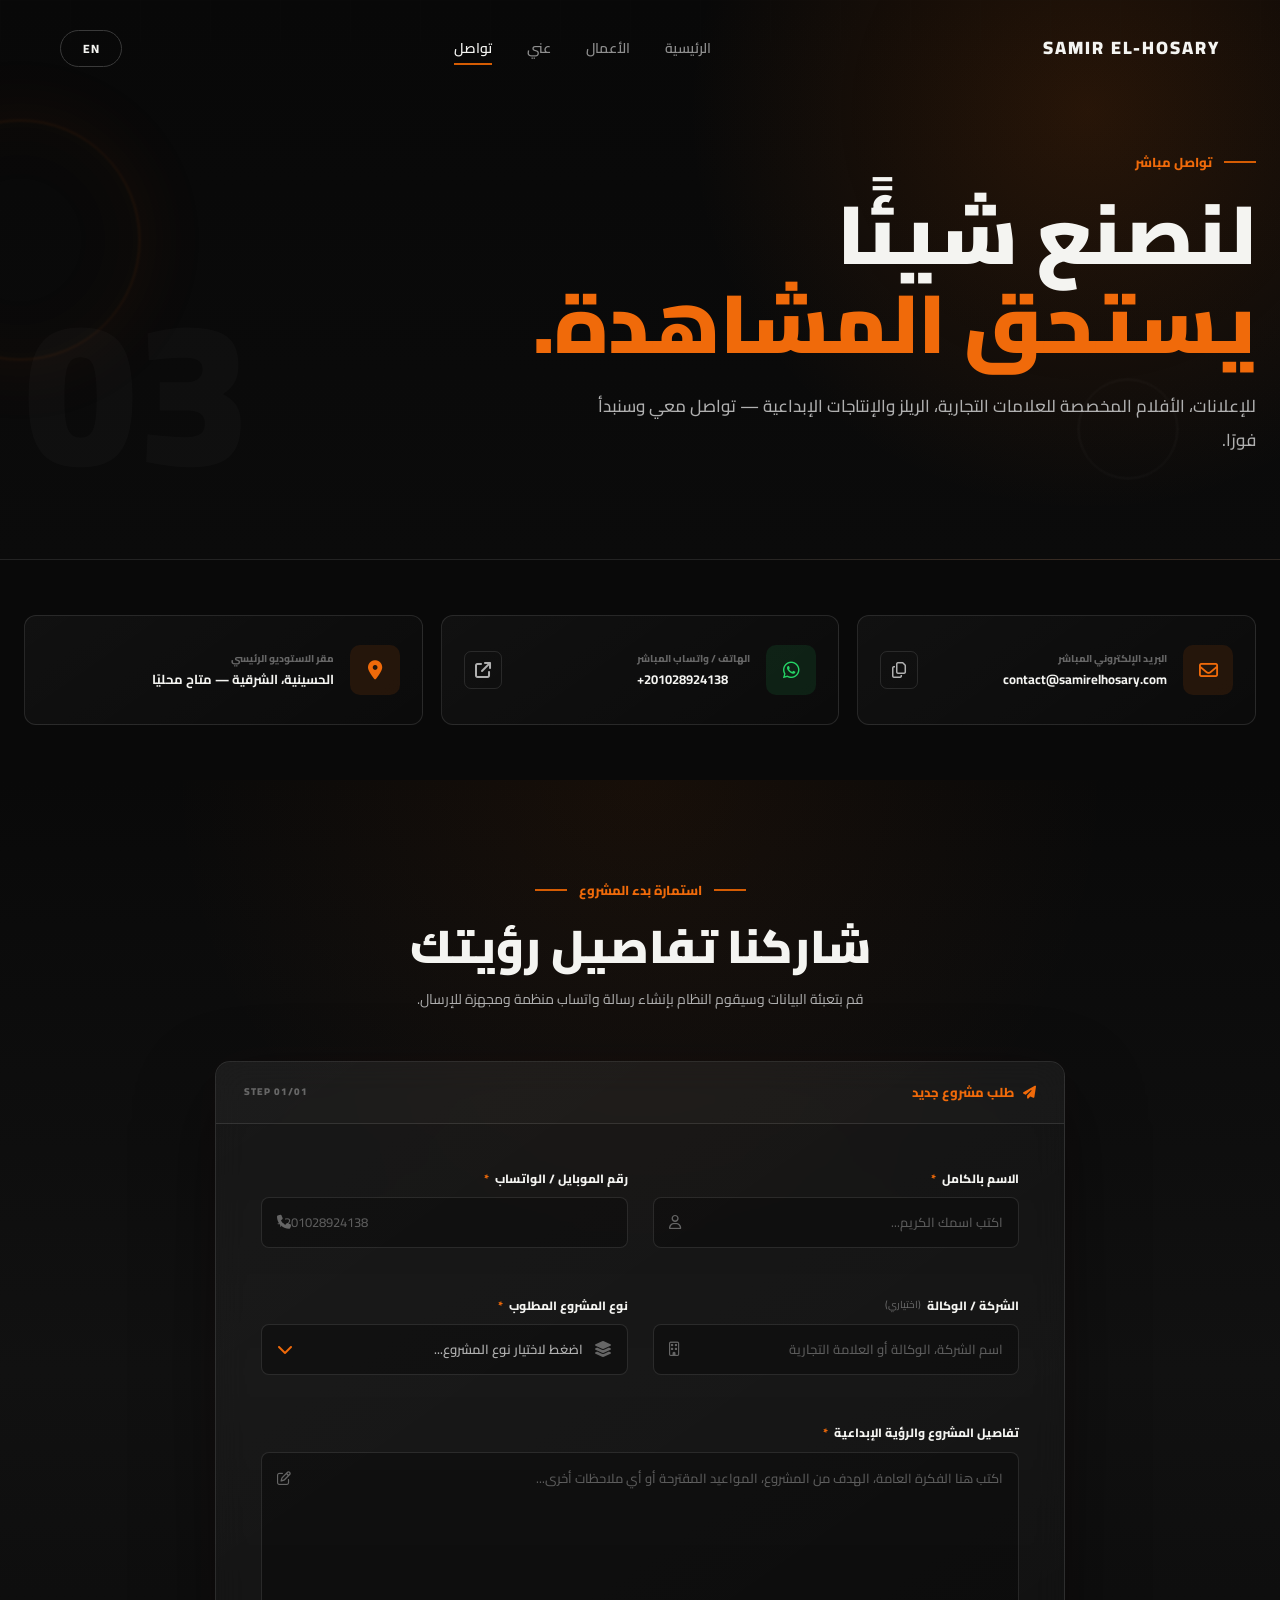
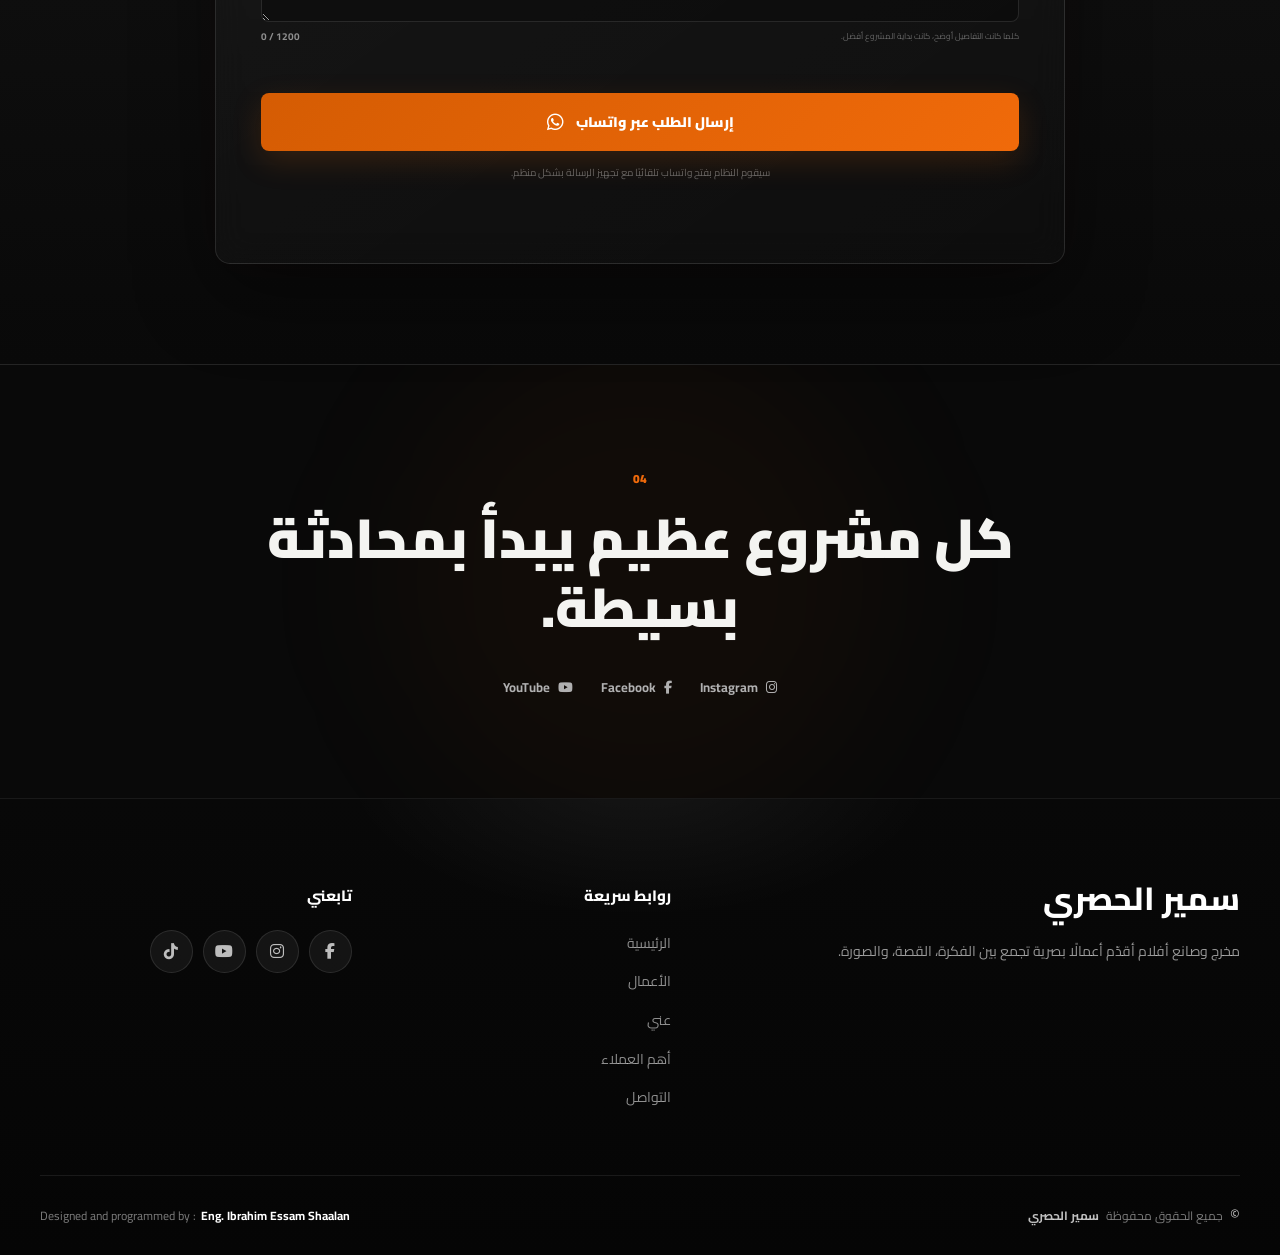
==== contact.html @ f50c3c2a "Add files via upload" ====
<!DOCTYPE html>
<html lang="ar" dir="rtl">

<head>
    <meta charset="UTF-8">
    <meta name="viewport" content="width=device-width, initial-scale=1.0, viewport-fit=cover">
    <meta name="theme-color" content="#090909">

    <!-- Applies the saved language and enables the loader before first paint -->
    <script>
        (function () {
            var html = document.documentElement, lang = "ar";
            try { if (localStorage.getItem("samir_language") === "en") lang = "en"; } catch (e) {}
            html.lang = lang;
            html.dir = lang === "ar" ? "rtl" : "ltr";
            html.classList.add("js", "is-loading");
        })();
    </script>

    <!-- SEO -->
    <title data-ar="تواصل مع سمير الحصري | SAMIR EL-HOSARY" data-en="Contact Samir El-Hosary | SAMIR EL-HOSARY">تواصل مع سمير الحصري | SAMIR EL-HOSARY</title>
    <meta name="description" content="تواصل مع المخرج سمير الحصري لإعلانات، أفلام للعلامات التجارية، ريلز وإنتاجات إبداعية." data-content-ar="تواصل مع المخرج سمير الحصري لإعلانات، أفلام للعلامات التجارية، ريلز وإنتاجات إبداعية." data-content-en="Contact director Samir El-Hosary for commercials, branded films, reels and creative productions.">
    <meta name="author" content="Samir El-Hosary">
    <meta name="robots" content="index, follow">

    <meta property="og:type" content="website">
    <meta property="og:site_name" content="SAMIR EL-HOSARY">
    <meta property="og:locale" content="ar_EG">
    <meta property="og:title" content="تواصل مع سمير الحصري | SAMIR EL-HOSARY">
    <meta property="og:description" content="تواصل مع المخرج سمير الحصري لإعلانات، أفلام للعلامات التجارية، ريلز وإنتاجات إبداعية.">

    <!-- Favicon -->
    <link rel="icon" type="image/svg+xml" href="images/favicon.svg">

    <!-- Fonts & icons (Cairo is the only text font) -->
    <link rel="preconnect" href="https://fonts.googleapis.com">
    <link rel="preconnect" href="https://fonts.gstatic.com" crossorigin>
    <link rel="stylesheet" href="https://fonts.googleapis.com/css2?family=Cairo:wght@400..900&display=swap">
    <link rel="stylesheet" href="https://cdnjs.cloudflare.com/ajax/libs/font-awesome/6.5.2/css/all.min.css">

    <!-- Stylesheets -->
    <link rel="stylesheet" href="css/base.css">
    <link rel="stylesheet" href="css/contact.css">
</head>

<body>

    <!-- =========================================
         ACCESSIBILITY: skip link
    ========================================= -->
    <a href="#main" class="skip-link" data-ar="الانتقال إلى المحتوى" data-en="Skip to content">الانتقال إلى المحتوى</a>


    <!-- =========================================
         PAGE LOADER
         Shown on first load, page navigation and language switch
    ========================================= -->
    <div class="page-loader" id="page-loader" aria-hidden="true">
        <div class="loader-content">
            <div class="loader-brand">SAMIR EL-HOSARY</div>
            <div class="loader-line"><span></span></div>
            <div class="loader-text" data-ar="جاري التحميل..." data-en="LOADING...">جاري التحميل...</div>
            <div class="loader-percent" id="loader-percent">0%</div>
        </div>
    </div>


    <!-- =========================================
         CUSTOM CURSOR (desktop only)
    ========================================= -->
    <div class="custom-cursor" aria-hidden="true"></div>
    <div class="custom-cursor-follower" aria-hidden="true"></div>


    <!-- =========================================
         HEADER & NAVIGATION
         Desktop navigation + mobile drawer menu
    ========================================= -->
    <header class="main-header enter" id="main-header">

        <a href="index.html" class="logo" data-aria-label-ar="سمير الحصري - الصفحة الرئيسية" data-aria-label-en="Samir El-Hosary - Home">SAMIR EL-HOSARY</a>

        <nav class="main-nav" id="main-nav" data-aria-label-ar="التنقل الرئيسي" data-aria-label-en="Main navigation" aria-label="التنقل الرئيسي">
            <a href="index.html" class="nav-link"
               data-ar="الرئيسية" data-en="Home">الرئيسية</a>
            <a href="work.html" class="nav-link"
               data-ar="الأعمال" data-en="Work">الأعمال</a>
            <a href="about.html" class="nav-link"
               data-ar="عني" data-en="About">عني</a>
            <a href="contact.html" class="nav-link active" aria-current="page"
               data-ar="تواصل" data-en="Contact">تواصل</a>
        </nav>

        <div class="header-actions">

            <button type="button" class="lang-switch" id="lang-switch" aria-label="Switch to English">EN</button>

            <button type="button" class="menu-toggle" id="menu-toggle"
                    aria-label="فتح القائمة" aria-expanded="false" aria-controls="main-nav">
                <span></span>
                <span></span>
                <span></span>
            </button>

        </div>

    </header>

    <div class="mobile-menu-backdrop" id="mobile-menu-backdrop" aria-hidden="true"></div>

    <main id="main">

        <!-- =========================================
             CONTACT HERO
             Page heading
        ========================================= -->
        <section class="contact-hero">

            <div class="hero-orb hero-orb-one" aria-hidden="true"></div>
            <div class="hero-orb hero-orb-two" aria-hidden="true"></div>

            <div class="container contact-hero-inner">

                <div class="contact-heading">

                    <div class="section-kicker enter" style="--i:1">
                        <span class="kicker-line" aria-hidden="true"></span>
                        <span data-ar="تواصل مباشر" data-en="GET IN TOUCH">تواصل مباشر</span>
                    </div>

                    <h1 class="enter" style="--i:2">
                        <span data-ar="لنصنع شيئًا" data-en="LET&#x27;S CREATE SOMETHING">لنصنع شيئًا</span>
                        <em data-ar="يستحق المشاهدة." data-en="WORTH WATCHING.">يستحق المشاهدة.</em>
                    </h1>

                    <p class="enter" style="--i:3"
                       data-ar="للإعلانات، الأفلام المخصصة للعلامات التجارية، الريلز والإنتاجات الإبداعية — تواصل معي وسنبدأ فورًا." data-en="For commercials, branded films, reels and creative productions, get in touch and let&#x27;s start.">للإعلانات، الأفلام المخصصة للعلامات التجارية، الريلز والإنتاجات الإبداعية — تواصل معي وسنبدأ فورًا.</p>

                </div>

                <div class="contact-number" aria-hidden="true">03</div>

            </div>
        </section>


        <!-- =========================================
             DIRECT CONTACT CARDS
             Email, WhatsApp and studio location
        ========================================= -->
        <section class="direct-info-section">
            <div class="container">
                <div class="info-cards-grid">

                    <article class="info-card reveal">
                        <div class="card-icon" aria-hidden="true"><i class="fa-regular fa-envelope"></i></div>
                        <div class="card-details">
                            <small data-ar="البريد الإلكتروني المباشر" data-en="DIRECT EMAIL">البريد الإلكتروني المباشر</small>
                            <strong dir="ltr">contact@samirelhosary.com</strong>
                        </div>
                        <button type="button" class="copy-btn" data-copy="contact@samirelhosary.com"
                                data-aria-label-ar="نسخ البريد الإلكتروني" data-aria-label-en="Copy email address" aria-label="نسخ البريد الإلكتروني"
                                data-title-ar="نسخ البريد" data-title-en="Copy email" title="نسخ البريد">
                            <i class="fa-regular fa-copy" aria-hidden="true"></i>
                        </button>
                    </article>

                    <article class="info-card reveal" style="--i:1">
                        <div class="card-icon whatsapp-icon" aria-hidden="true"><i class="fa-brands fa-whatsapp"></i></div>
                        <div class="card-details">
                            <small data-ar="الهاتف / واتساب المباشر" data-en="DIRECT PHONE / WHATSAPP">الهاتف / واتساب المباشر</small>
                            <strong dir="ltr">+201028924138</strong>
                        </div>
                        <a href="https://wa.me/201028924138" target="_blank" rel="noopener noreferrer" class="card-action-btn"
                           data-aria-label-ar="فتح واتساب" data-aria-label-en="Open WhatsApp" aria-label="فتح واتساب"
                           data-title-ar="فتح واتساب" data-title-en="Open WhatsApp" title="فتح واتساب">
                            <i class="fa-solid fa-arrow-up-right-from-square" aria-hidden="true"></i>
                        </a>
                    </article>

                    <article class="info-card reveal" style="--i:2">
                        <div class="card-icon" aria-hidden="true"><i class="fa-solid fa-location-dot"></i></div>
                        <div class="card-details">
                            <small data-ar="مقر الاستوديو الرئيسي" data-en="STUDIO BASE">مقر الاستوديو الرئيسي</small>
                        <strong data-ar="الحسينية، الشرقية — متاح محليًا" data-en="El Husseiniya, Sharqia — Available Locally">الحسينية، الشرقية — متاح محليًا</strong>
                        </div>
                    </article>

                </div>
            </div>
        </section>


        <!-- =========================================
             PROJECT INQUIRY FORM
             Validates the fields and opens a ready WhatsApp message
        ========================================= -->
        <section class="contact-form-section" id="inquiry">
            <div class="container">

                <div class="section-header text-center reveal">
                    <div class="section-kicker justify-center">
                        <span class="kicker-line" aria-hidden="true"></span>
                        <span data-ar="استمارة بدء المشروع" data-en="PROJECT INQUIRY FORM">استمارة بدء المشروع</span>
                        <span class="kicker-line" aria-hidden="true"></span>
                    </div>
                    <h2 class="form-section-title" data-ar="شاركنا تفاصيل رؤيتك" data-en="SHARE YOUR VISION">شاركنا تفاصيل رؤيتك</h2>
                    <p class="form-section-desc" data-ar="قم بتعبئة البيانات وسيقوم النظام بإنشاء رسالة واتساب منظمة ومجهزة للإرسال." data-en="Fill out the details below and the system will generate a structured WhatsApp message ready to send.">قم بتعبئة البيانات وسيقوم النظام بإنشاء رسالة واتساب منظمة ومجهزة للإرسال.</p>
                </div>

                <div class="form-wrapper reveal">

                    <div class="form-header-bar">
                        <div class="bar-title">
                            <i class="fa-solid fa-paper-plane" aria-hidden="true"></i>
                            <span data-ar="طلب مشروع جديد" data-en="NEW PROJECT REQUEST">طلب مشروع جديد</span>
                        </div>
                        <div class="bar-step" aria-hidden="true">STEP 01/01</div>
                    </div>

                    <form id="contact-form" class="modern-form" data-whatsapp="201028924138" novalidate>

                        <div class="form-grid">

                            <div class="field-group">
                                <label for="full-name"><span data-ar="الاسم بالكامل" data-en="FULL NAME">الاسم بالكامل</span><span class="required-star" aria-hidden="true">*</span></label>
                                <div class="input-inner">
                                    <i class="field-icon fa-regular fa-user" aria-hidden="true"></i>
                                    <input id="full-name" name="full-name" type="text" autocomplete="name" minlength="2" required aria-describedby="full-name-error"
                                        data-placeholder-ar="اكتب اسمك الكريم..." data-placeholder-en="Enter your full name..." placeholder="اكتب اسمك الكريم...">
                                </div>
                                <small class="field-error" id="full-name-error" data-error-for="full-name" role="alert"></small>
                            </div>


                            <div class="field-group">
                                <label for="phone"><span data-ar="رقم الموبايل / الواتساب" data-en="MOBILE / WHATSAPP">رقم الموبايل / الواتساب</span><span class="required-star" aria-hidden="true">*</span></label>
                                <div class="input-inner">
                                    <i class="field-icon fa-solid fa-phone" aria-hidden="true"></i>
                                    <input id="phone" name="phone" type="tel" autocomplete="tel" inputmode="tel" dir="auto" required aria-describedby="phone-error"
                                        data-placeholder-ar="+201028924138" data-placeholder-en="+201028924138" placeholder="+201028924138">
                                </div>
                                <small class="field-error" id="phone-error" data-error-for="phone" role="alert"></small>
                            </div>


                            <div class="field-group">
                                <label for="company"><span data-ar="الشركة / الوكالة" data-en="COMPANY / AGENCY">الشركة / الوكالة</span><span class="optional-tag" data-ar="(اختياري)" data-en="(Optional)">(اختياري)</span></label>
                                <div class="input-inner">
                                    <i class="field-icon fa-regular fa-building" aria-hidden="true"></i>
                                    <input id="company" name="company" type="text" autocomplete="organization"
                                        data-placeholder-ar="اسم الشركة، الوكالة أو العلامة التجارية" data-placeholder-en="Company or agency name" placeholder="اسم الشركة، الوكالة أو العلامة التجارية">
                                </div>
                            </div>

                            <!-- Project type (accessible custom select) -->
                            <div class="field-group">
                                <label id="project-type-label" for="dropdown-trigger"><span data-ar="نوع المشروع المطلوب" data-en="PROJECT TYPE">نوع المشروع المطلوب</span><span class="required-star" aria-hidden="true">*</span></label>

                                <div class="custom-dropdown" id="custom-dropdown">
                                    <input type="hidden" id="project-type-input" name="projectType">

                                    <button type="button" class="dropdown-trigger" id="dropdown-trigger"
                                            aria-haspopup="listbox" aria-expanded="false" aria-controls="dropdown-menu"
                                            aria-describedby="project-type-error">
                                        <span class="trigger-icon" aria-hidden="true"><i class="fa-solid fa-layer-group"></i></span>
                                        <span class="trigger-text" id="trigger-text" data-ar="اضغط لاختيار نوع المشروع..." data-en="Click to select project type...">اضغط لاختيار نوع المشروع...</span>
                                        <span class="trigger-arrow" aria-hidden="true"><i class="fa-solid fa-chevron-down"></i></span>
                                    </button>

                                    <ul class="dropdown-menu" id="dropdown-menu" role="listbox" aria-labelledby="project-type-label">
                                    <li class="dropdown-item" role="option" tabindex="-1" aria-selected="false"
                                        data-value="commercial" data-label-ar="فيلم إعلاني تجاري" data-label-en="Commercial Film">
                                        <i class="fa-solid fa-film" aria-hidden="true"></i>
                                        <span data-ar="فيلم إعلاني تجاري" data-en="Commercial Film">فيلم إعلاني تجاري</span>
                                    </li>
                                    <li class="dropdown-item" role="option" tabindex="-1" aria-selected="false"
                                        data-value="branded" data-label-ar="محتوى للعلامة التجارية / ميني دوك" data-label-en="Branded Content / Mini-Doc">
                                        <i class="fa-solid fa-photo-film" aria-hidden="true"></i>
                                        <span data-ar="محتوى للعلامة التجارية / ميني دوك" data-en="Branded Content / Mini-Doc">محتوى للعلامة التجارية / ميني دوك</span>
                                    </li>
                                    <li class="dropdown-item" role="option" tabindex="-1" aria-selected="false"
                                        data-value="reels" data-label-ar="حملة ريلز حركية عالية التفاعل" data-label-en="Kinetic Reels Campaign">
                                        <i class="fa-solid fa-bolt" aria-hidden="true"></i>
                                        <span data-ar="حملة ريلز حركية عالية التفاعل" data-en="Kinetic Reels Campaign">حملة ريلز حركية عالية التفاعل</span>
                                    </li>
                                    <li class="dropdown-item" role="option" tabindex="-1" aria-selected="false"
                                        data-value="music" data-label-ar="فيديو موسيقي / ميوزيك فيديو" data-label-en="Music Video">
                                        <i class="fa-solid fa-music" aria-hidden="true"></i>
                                        <span data-ar="فيديو موسيقي / ميوزيك فيديو" data-en="Music Video">فيديو موسيقي / ميوزيك فيديو</span>
                                    </li>
                                    <li class="dropdown-item" role="option" tabindex="-1" aria-selected="false"
                                        data-value="other" data-label-ar="تعاون إبداعي آخر" data-label-en="Other Creative Collaboration">
                                        <i class="fa-solid fa-wand-magic-sparkles" aria-hidden="true"></i>
                                        <span data-ar="تعاون إبداعي آخر" data-en="Other Creative Collaboration">تعاون إبداعي آخر</span>
                                    </li>
                                    </ul>
                                </div>

                                <small class="field-error" id="project-type-error" data-error-for="project-type" role="alert"></small>
                            </div>

                            <!-- Details -->
                            <div class="field-group full-width">
                                <label for="details"><span data-ar="تفاصيل المشروع والرؤية الإبداعية" data-en="PROJECT DETAILS &amp; VISION">تفاصيل المشروع والرؤية الإبداعية</span><span class="required-star" aria-hidden="true">*</span></label>
                                <div class="input-inner textarea-inner">
                                    <i class="field-icon fa-regular fa-pen-to-square" aria-hidden="true"></i>
                                    <textarea id="details" name="details" rows="6" required minlength="10" aria-describedby="details-error"
                                        data-placeholder-ar="اكتب هنا الفكرة العامة، الهدف من المشروع، المواعيد المقترحة أو أي ملاحظات أخرى..." data-placeholder-en="Describe your idea, goal, timeline or specific requirements..."
                                        placeholder="اكتب هنا الفكرة العامة، الهدف من المشروع، المواعيد المقترحة أو أي ملاحظات أخرى..."></textarea>
                                </div>
                                <div class="textarea-meta">
                                    <small data-ar="كلما كانت التفاصيل أوضح، كانت بداية المشروع أفضل." data-en="The clearer the details, the better the starting point.">كلما كانت التفاصيل أوضح، كانت بداية المشروع أفضل.</small>
                                    <span id="character-count" dir="ltr">0 / 1200</span>
                                </div>
                                <small class="field-error" id="details-error" data-error-for="details" role="alert"></small>
                            </div>

                        </div>

                        <div class="form-actions">
                            <button type="submit" class="submit-button" id="submit-button">
                                <span class="btn-text" data-ar="إرسال الطلب عبر واتساب" data-en="SEND INQUIRY VIA WHATSAPP">إرسال الطلب عبر واتساب</span>
                                <span class="btn-icon" aria-hidden="true"><i class="fa-brands fa-whatsapp"></i></span>
                            </button>
                            <p class="form-disclaimer" data-ar="سيقوم النظام بفتح واتساب تلقائيًا مع تجهيز الرسالة بشكل منظم." data-en="WhatsApp will open automatically with your message already structured.">سيقوم النظام بفتح واتساب تلقائيًا مع تجهيز الرسالة بشكل منظم.</p>
                        </div>

                        <div class="form-status" id="form-status" role="status" aria-live="polite"></div>

                    </form>

                </div>

            </div>
        </section>


        <!-- =========================================
             FINAL CTA
             Closing line and social links
        ========================================= -->
        <section class="final-cta">
            <div class="container final-cta-inner reveal">
                <span class="final-index" aria-hidden="true">04</span>
                <h2 data-ar="كل مشروع عظيم يبدأ بمحادثة بسيطة." data-en="Every great project starts with a conversation.">كل مشروع عظيم يبدأ بمحادثة بسيطة.</h2>
                <div class="social-links-bar">
                    <a href="https://www.instagram.com/samir.films10/?hl=ar" target="_blank" rel="noopener noreferrer">
                        <i class="fa-brands fa-instagram" aria-hidden="true"></i>
                        Instagram
                    </a>
                    <a href="https://www.facebook.com/share/18dDtKvpVj/?mibextid=wwXIfr" target="_blank" rel="noopener noreferrer">
                        <i class="fa-brands fa-facebook-f" aria-hidden="true"></i>
                        Facebook
                    </a>
                    <a href="https://www.youtube.com/channel/UCHRnPz-XDiSna4kp3eigyGw" target="_blank" rel="noopener noreferrer">
                        <i class="fa-brands fa-youtube" aria-hidden="true"></i>
                        YouTube
                    </a>
                </div>
            </div>
        </section>

    </main>


    <!-- =========================================
         FOOTER
         Brand, quick links, social links and copyright
    ========================================= -->
    <footer class="site-footer">

        <div class="footer-container">

            <div class="footer-main">

                <!-- Brand -->
                <div class="footer-brand">
                    <a href="index.html" class="footer-logo" data-aria-label-ar="سمير الحصري - الصفحة الرئيسية" data-aria-label-en="Samir El-Hosary - Home">
                        <span class="footer-name" data-ar="سمير الحصري" data-en="SAMIR EL-HOSARY">سمير الحصري</span>
                    </a>

                    <p class="footer-description"
                       data-ar="مخرج وصانع أفلام أقدّم أعمالًا بصرية تجمع بين الفكرة، القصة، والصورة." data-en="Director and filmmaker creating visual work that brings together ideas, stories, and cinematic vision.">مخرج وصانع أفلام أقدّم أعمالًا بصرية تجمع بين الفكرة، القصة، والصورة.</p>
                </div>

                <!-- Quick links -->
                <nav class="footer-navigation" data-aria-label-ar="روابط التذييل" data-aria-label-en="Footer navigation" aria-label="روابط التذييل">
                    <h3 data-ar="روابط سريعة" data-en="Quick Links">روابط سريعة</h3>
                    <ul>
                    <li><a href="index.html" data-ar="الرئيسية" data-en="Home">الرئيسية</a></li>
                    <li><a href="work.html" data-ar="الأعمال" data-en="Work">الأعمال</a></li>
                    <li><a href="about.html" data-ar="عني" data-en="About Me">عني</a></li>
                    <li><a href="index.html#partners" data-ar="أهم العملاء" data-en="Clients">أهم العملاء</a></li>
                    <li><a href="contact.html" data-ar="التواصل" data-en="Contact">التواصل</a></li>
                    </ul>
                </nav>

                  <!-- Social -->
                <div class="footer-social">
                    <h3 data-ar="تابعني" data-en="Follow Me">تابعني</h3>
                    <div class="footer-social-links">
                    <a href="https://www.facebook.com/share/18dDtKvpVj/?mibextid=wwXIfr" class="footer-social-link" aria-label="Facebook"
                       target="_blank" rel="noopener noreferrer"><i class="fa-brands fa-facebook-f" aria-hidden="true"></i></a>
                    <a href="https://www.instagram.com/samir.films10/?hl=ar" class="footer-social-link" aria-label="Instagram"
                       target="_blank" rel="noopener noreferrer"><i class="fa-brands fa-instagram" aria-hidden="true"></i></a>
                    <a href="https://www.youtube.com/channel/UCHRnPz-XDiSna4kp3eigyGw" class="footer-social-link" aria-label="YouTube"
                       target="_blank" rel="noopener noreferrer"><i class="fa-brands fa-youtube" aria-hidden="true"></i></a>
                    <a href="https://www.tiktok.com/@samir.films10?_r=1&_t=ZS-9AIWwJCJ9NN" class="footer-social-link" aria-label="TikTok"
                       target="_blank" rel="noopener noreferrer"><i class="fa-brands fa-tiktok" aria-hidden="true"></i></a>
                    </div>
                </div>

            </div>

            <div class="footer-bottom">

                <div class="footer-copyright">
                    <span class="copyright-symbol">©</span>
                    <span data-ar="جميع الحقوق محفوظة" data-en="All Rights Reserved">جميع الحقوق محفوظة</span>
                    <span class="copyright-name" data-ar="سمير الحصري" data-en="SAMIR EL-HOSARY">سمير الحصري</span>
                </div>

                <div class="footer-developer">
                    <span>Designed and programmed by :</span>
                    <a href="https://www.facebook.com/hema.essam.20" target="_blank" rel="noopener noreferrer" class="developer-link">Eng. Ibrahim Essam Shaalan</a>
                </div>

            </div>

        </div>

    </footer>


    <!-- Toast notification (copy confirmation) -->
    <div id="toast" class="toast-notification" role="status" aria-live="polite"></div>


    <script defer src="js/core.js"></script>
    <script defer src="js/contact.js"></script>

</body>
</html>
---- css/base.css ----
/* =========================================================
   DESIGN TOKENS
========================================================= */

:root {
    --black: #090909;
    --dark: #101010;
    --dark-2: #161616;
    --dark-3: #1f1f1f;

    --white: #F4F4F1;
    --light: #E9E9E5;

    --gray: #8F8F8F;
    --gray-light: #b0b0b0;
    --gray-dark: #3a3a3a;

    --orange: #D55C03;
    --orange-light: #F06A0A;
    --orange-glow: rgba(213, 92, 3, .2);

    --line: rgba(255, 255, 255, .11);

    /* Single typeface for the whole website (Arabic + Latin) */
    --font: "Cairo", sans-serif;

    --ease: cubic-bezier(.16, 1, .3, 1);

    /* +1 in LTR, -1 in RTL. Used to mirror horizontal motion. */
    --dir-sign: 1;
}

html[dir="rtl"] {
    --dir-sign: -1;
}

/* =========================================================
   RESET & GLOBAL TYPOGRAPHY
   Cairo is inherited by every element, including form controls.
========================================================= */

*,
*::before,
*::after {
    margin: 0;
    padding: 0;
    box-sizing: border-box;
}

html {
    background: var(--black);
    color: var(--white);
    font-family: var(--font);
    scroll-behavior: smooth;
    scroll-padding-top: 90px;
    -webkit-text-size-adjust: 100%;
}

body {
    min-height: 100vh;
    background: var(--black);
    color: var(--white);
    line-height: 1.6;
    overflow-x: hidden;
    -webkit-font-smoothing: antialiased;
    text-rendering: optimizeLegibility;
}

body.menu-open {
    overflow: hidden;
}

a {
    color: inherit;
    text-decoration: none;
}

button,
input,
select,
textarea {
    font: inherit;
    color: inherit;
}

button {
    border: 0;
    background: none;
    cursor: pointer;
}

img {
    display: block;
    max-width: 100%;
}

ul {
    list-style: none;
}

::selection {
    background: var(--orange);
    color: #fff;
}

button,
a {
    -webkit-tap-highlight-color: transparent;
}

/*
   Arabic is a connected script: letter-spacing breaks the joins.
   Any translatable text is therefore un-spaced while Arabic is active.
*/
html[lang="ar"] [data-ar] {
    letter-spacing: normal;
}

/* =========================================================
   ACCESSIBILITY HELPERS
========================================================= */

:focus-visible {
    outline: 2px solid var(--orange-light);
    outline-offset: 3px;
}

.visually-hidden {
    position: absolute;
    width: 1px;
    height: 1px;
    margin: -1px;
    overflow: hidden;
    clip-path: inset(50%);
    white-space: nowrap;
}

.skip-link {
    position: fixed;
    top: 12px;
    inset-inline-start: 12px;
    z-index: 100001;
    padding: 10px 18px;
    border-radius: 4px;
    background: var(--orange);
    color: #fff;
    font-weight: 800;
    transform: translateY(-200%);
    transition: transform .25s var(--ease);
}

.skip-link:focus {
    transform: translateY(0);
}

/* =========================================================
   PAGE LOADER
   Controlled by classes on <html>:
   - .is-loading  -> loader visible
   The progress bar is driven by --p (0 to 1) set from JavaScript.
========================================================= */

.page-loader {
    position: fixed;
    inset: 0;
    z-index: 99999;
    display: flex;
    align-items: center;
    justify-content: center;
    overflow: hidden;
    background: var(--black);
    opacity: 0;
    visibility: hidden;
    pointer-events: none;
    transition: opacity .35s ease, visibility 0s linear .35s;
}

html.is-loading .page-loader {
    opacity: 1;
    visibility: visible;
    pointer-events: auto;
    transition: opacity .18s ease, visibility 0s;
}

.page-loader::before {
    content: "";
    position: absolute;
    width: 500px;
    height: 500px;
    border-radius: 50%;
    background: var(--orange);
    opacity: .06;
    filter: blur(100px);
}

.loader-content {
    position: relative;
    z-index: 2;
    width: min(400px, 80%);
    text-align: center;
}

.loader-brand {
    margin-bottom: 25px;
    color: var(--white);
    font-size: 13px;
    font-weight: 800;
    letter-spacing: 4px;
}

.loader-line {
    position: relative;
    width: 100%;
    height: 2px;
    overflow: hidden;
    background: var(--dark-3);
}

.loader-line span {
    display: block;
    width: 100%;
    height: 100%;
    background: var(--orange);
    transform: scaleX(var(--p, 0));
    transform-origin: left center;
}

html[dir="rtl"] .loader-line span {
    transform-origin: right center;
}

.loader-text {
    margin-top: 18px;
    color: var(--gray);
    font-size: 13px;
    font-weight: 600;
    letter-spacing: 2px;
}

.loader-percent {
    margin-top: 7px;
    color: var(--orange);
    font-size: 11px;
    letter-spacing: 2px;
    direction: ltr;
}

/* =========================================================
   MOTION SYSTEM
   .enter  -> plays once when the page becomes ready (above the fold)
   .reveal -> plays once when scrolled into view
   Elements are hidden only when JavaScript is running (html.js),
   so the content is never lost if scripts fail.
========================================================= */

@keyframes enterUp {
    from {
        opacity: 0;
        translate: 0 26px;
    }
}

html.js:not(.is-ready) .enter,
html.js .reveal:not(.is-visible) {
    opacity: 0;
}

html.js.is-ready .enter {
    animation: enterUp .8s var(--ease) backwards;
    animation-delay: calc(var(--i, 0) * 70ms);
}

html.js .reveal.is-visible {
    animation: enterUp .85s var(--ease) backwards;
    animation-delay: calc(var(--i, 0) * 80ms);
}

/* =========================================================
   CUSTOM CURSOR
   Fine pointers only. Positioned from JavaScript.
========================================================= */

.custom-cursor,
.custom-cursor-follower {
    position: fixed;
    top: 0;
    left: 0;
    z-index: 99998;
    border-radius: 50%;
    pointer-events: none;
    opacity: 0;
    will-change: transform;
    transition: opacity .3s ease;
}

.custom-cursor {
    width: 7px;
    height: 7px;
    background: var(--orange);
}

.custom-cursor-follower {
    z-index: 99997;
    width: 42px;
    height: 42px;
    border: 1px solid rgba(213, 92, 3, .7);
    transition:
        opacity .3s ease,
        width .35s var(--ease),
        height .35s var(--ease),
        background .35s var(--ease),
        border-color .35s var(--ease);
}

.custom-cursor.is-active,
.custom-cursor-follower.is-active {
    opacity: 1;
}

.custom-cursor-follower.hovered {
    width: 70px;
    height: 70px;
    background: rgba(213, 92, 3, .10);
    border-color: var(--orange);
}

@media (hover: none), (max-width: 1024px) {

    .custom-cursor,
    .custom-cursor-follower {
        display: none;
    }
}

/* =========================================================
   HEADER
   Fixed top bar shared by all pages.
========================================================= */

.main-header {
    position: fixed;
    top: 0;
    inset-inline: 0;
    z-index: 1000;
    display: flex;
    align-items: center;
    justify-content: space-between;
    gap: 20px;
    padding: 30px 60px;
    border-bottom: 1px solid transparent;
    transition:
        padding .5s var(--ease),
        background .5s var(--ease),
        border-color .5s var(--ease);
}

.main-header.scrolled {
    padding-block: 16px;
    border-bottom-color: rgba(255, 255, 255, .06);
}

/*
   The glass effect lives on a pseudo-element, NOT on the header itself.
   A backdrop-filter on the header would turn it into the containing block
   of the fixed mobile drawer and shrink the drawer to the header's height.
*/
.main-header::before {
    content: "";
    position: absolute;
    inset: 0;
    z-index: -1;
    background: rgba(9, 9, 9, .82);
    backdrop-filter: blur(18px);
    -webkit-backdrop-filter: blur(18px);
    opacity: 0;
    pointer-events: none;
    transition: opacity .5s var(--ease);
}

.main-header.scrolled::before {
    opacity: 1;
}

.logo {
    color: var(--white);
    font-size: 18px;
    font-weight: 900;
    letter-spacing: 2px;
    white-space: nowrap;
    transition: color .3s ease;
}

.logo:hover {
    color: var(--orange);
}

/* =========================================================
   NAVIGATION (desktop)
========================================================= */

.main-nav {
    display: flex;
    align-items: center;
    gap: 35px;
}

.nav-link {
    position: relative;
    padding: 5px 0;
    color: var(--gray);
    font-size: 14px;
    font-weight: 600;
    transition: color .3s ease;
}

.nav-link::after {
    content: "";
    position: absolute;
    bottom: 0;
    inset-inline-start: 0;
    width: 0;
    height: 2px;
    background: var(--orange);
    transition: width .4s var(--ease);
}

.nav-link:hover,
.nav-link.active {
    color: var(--white);
}

.nav-link:hover::after,
.nav-link.active::after {
    width: 100%;
}

/* =========================================================
   HEADER ACTIONS: language switch + mobile menu button
========================================================= */

.header-actions {
    display: flex;
    align-items: center;
    gap: 12px;
}

.lang-switch {
    min-width: 62px;
    padding: 8px 16px;
    border: 1px solid var(--gray-dark);
    border-radius: 30px;
    color: var(--white);
    font-size: 12px;
    font-weight: 800;
    letter-spacing: 1px;
    transition:
        background .3s ease,
        border-color .3s ease,
        color .3s ease,
        transform .3s ease;
}

.lang-switch:hover {
    border-color: var(--orange);
    color: var(--orange);
    transform: translateY(-2px);
}

.menu-toggle {
    display: none;
    width: 44px;
    height: 44px;
    border: 1px solid rgba(255, 255, 255, .10);
    border-radius: 50%;
    background: rgba(255, 255, 255, .03);
    align-items: center;
    justify-content: center;
    flex-direction: column;
    gap: 5px;
    transition:
        background .3s ease,
        border-color .3s ease;
}

.menu-toggle span {
    display: block;
    width: 17px;
    height: 1.5px;
    background: var(--white);
    transition:
        transform .35s var(--ease),
        opacity .25s ease;
}

.menu-toggle:hover {
    border-color: var(--orange);
    background: rgba(213, 92, 3, .10);
}

.menu-toggle.is-open span:nth-child(1) {
    transform: translateY(6.5px) rotate(45deg);
}

.menu-toggle.is-open span:nth-child(2) {
    opacity: 0;
}

.menu-toggle.is-open span:nth-child(3) {
    transform: translateY(-6.5px) rotate(-45deg);
}

.mobile-menu-backdrop {
    display: none;
}

/* =========================================================
   MOBILE NAVIGATION (drawer)
   The drawer slides in from the inline-start side, so it works
   for both RTL (right) and LTR (left).
========================================================= */

@media (max-width: 768px) {

    .main-header {
        padding: 16px 18px;
        gap: 12px;
    }

    .logo {
        flex: 1 1 auto;
        font-size: 14px;
        letter-spacing: 1.5px;
    }

    .header-actions {
        flex-shrink: 0;
        gap: 8px;
    }

    .lang-switch {
        min-width: 50px;
        padding: 7px 10px;
        font-size: 11px;
    }

    .menu-toggle {
        display: flex;
    }

    .main-nav {
        position: fixed;
        top: 0;
        bottom: 0;
        inset-inline-start: 0;
        z-index: 1100;
        width: min(82vw, 330px);
        padding: 105px 30px 35px;
        flex-direction: column;
        align-items: flex-start;
        justify-content: flex-start;
        gap: 8px;
        background: linear-gradient(180deg, rgba(16, 16, 16, .98), rgba(9, 9, 9, .99));
        border-inline-end: 1px solid rgba(255, 255, 255, .07);
        box-shadow: calc(30px * var(--dir-sign)) 0 80px rgba(0, 0, 0, .45);
        transform: translateX(calc(-105% * var(--dir-sign)));
        visibility: hidden;
        opacity: 0;
        transition:
            transform .5s var(--ease),
            opacity .3s ease,
            visibility 0s linear .5s;
    }

    .main-nav.is-open {
        transform: translateX(0);
        visibility: visible;
        opacity: 1;
        transition:
            transform .5s var(--ease),
            opacity .3s ease,
            visibility 0s;
    }

    .main-nav .nav-link {
        width: 100%;
        padding: 15px 0;
        font-size: 17px;
        font-weight: 700;
    }

    .main-nav .nav-link::after {
        bottom: 4px;
    }

    .main-nav .nav-link:hover::after,
    .main-nav .nav-link.active::after {
        width: 55px;
    }

    .mobile-menu-backdrop {
        position: fixed;
        inset: 0;
        z-index: 900; /* below .main-header (1000), which contains the drawer */
        display: block;
        background: rgba(0, 0, 0, .58);
        backdrop-filter: blur(5px);
        -webkit-backdrop-filter: blur(5px);
        opacity: 0;
        visibility: hidden;
        pointer-events: none;
        transition: opacity .35s ease, visibility .35s ease;
    }

    .mobile-menu-backdrop.is-open {
        opacity: 1;
        visibility: visible;
        pointer-events: auto;
    }
}

@media (max-width: 480px) {

    .main-header {
        padding: 14px 15px;
    }

    .logo {
        font-size: 12px;
        letter-spacing: 1px;
    }

    .lang-switch {
        min-width: 48px;
        padding: 7px 9px;
        font-size: 10px;
    }

    .menu-toggle {
        width: 40px;
        height: 40px;
    }
}

/* =========================================================
   LAYOUT HELPERS (used by inner pages)
========================================================= */

.container {
    width: min(1240px, calc(100% - 48px));
    margin-inline: auto;
}

.text-center {
    text-align: center;
}

.section-space {
    padding: clamp(90px, 11vw, 160px) 0;
}

.section-kicker {
    display: flex;
    align-items: center;
    gap: 13px;
    margin-bottom: 22px;
    color: var(--orange-light);
    font-size: 20px;
    font-weight: 800;
    letter-spacing: .2em;
}

.section-kicker.justify-center {
    justify-content: center;
}

.kicker-line {
    flex-shrink: 0;
    width: 36px;
    height: 2px;
    background: var(--orange);
}

@media (max-width: 600px) {

    .container {
        width: min(100% - 32px, 1240px);
    }
}

/* =========================================================
   REDUCED MOTION
========================================================= */

@media (prefers-reduced-motion: reduce) {

    html {
        scroll-behavior: auto;
    }

    *,
    *::before,
    *::after {
        animation-duration: .01ms !important;
        animation-iteration-count: 1 !important;
        transition-duration: .01ms !important;
    }

    html.js:not(.is-ready) .enter,
    html.js .reveal:not(.is-visible) {
        opacity: 1;
    }
}

/* =========================================================
   BUTTONS
   Primary / secondary call-to-action buttons
========================================================= */

/* =========================================================
   BUTTONS
========================================================= */
.hero-actions {
    display: flex;
    justify-content: center;
    align-items: center;
    gap: 14px;
    margin-bottom: 35px;
}
.btn {
    min-width: 170px;
    min-height: 52px;
    padding: 13px 25px;
    display: inline-flex;
    align-items: center;
    justify-content: center;
    gap: 12px;
    border-radius: 3px;
    font-size: 13px;
    font-weight: 800;
    letter-spacing: .5px;
    transition:
        transform .35s var(--ease),
        background .35s var(--ease),
        border-color .35s var(--ease),
        box-shadow .35s var(--ease);
}
.btn i {
    transition: transform .35s var(--ease);
}
.btn-primary {
    background: var(--orange);
    border: 1px solid var(--orange);
    color: var(--white);
}
.btn-primary:hover {
    background: var(--orange-light);
    border-color: var(--orange-light);
    transform: translateY(-4px);
    box-shadow:
        0 15px 40px rgba(213,92,3,.20);
}
.btn-primary:hover i {
    transform: translateX(calc(5px * var(--dir-sign)));
}
.btn-secondary {
    background: rgba(255,255,255,.02);
    border: 1px solid var(--gray-dark);
    color: var(--white);
}
.btn-secondary:hover {
    background: rgba(255,255,255,.07);
    border-color: var(--white);
    transform: translateY(-4px);
}
/* =========================================================
   BUTTON ICONS
========================================================= */
.btn i {
    font-size: 14px;
    flex-shrink: 0;
}
.btn-secondary i {
    color: var(--orange);
}
/* =========================================
   FOOTER
========================================= */
.site-footer {
    position: relative;
    width: 100%;
    background:
        linear-gradient(
            180deg,
            #080808 0%,
            #050505 100%
        );
    color: #fff;
    overflow: hidden;
    border-top: 1px solid rgba(255,255,255,0.08);
}
/* =========================================
   DECORATIVE LIGHT
========================================= */
.site-footer::before {
    content: "";
    position: absolute;
    top: -180px;
    left: 50%;
    width: 600px;
    height: 300px;
    transform: translateX(-50%);
    background:
        radial-gradient(
            ellipse,
            rgba(255,255,255,0.06),
            transparent 70%
        );
    pointer-events: none;
}
/* =========================================
   FOOTER CONTAINER
========================================= */
.footer-container {
    width: min(1200px, calc(100% - 40px));
    margin: 0 auto;
    position: relative;
    z-index: 2;
}
/* =========================================
   MAIN FOOTER
========================================= */
.footer-main {
    display: grid;
    grid-template-columns:
        minmax(280px, 1.6fr)
        minmax(180px, 0.8fr)
        minmax(220px, 1fr);
    gap: 70px;
    padding:
        80px
        0
        65px;
}
/* =========================================
   BRAND
========================================= */
.footer-logo {
    display: inline-flex;
    position: relative;
    text-decoration: none;
    color: #fff;
    margin-bottom: 20px;
}
.footer-name {
    font-size: 32px;
    font-weight: 800;
    line-height: 1.2;
    letter-spacing: 0;
}/* English initially hidden */

/* =========================================
   FOOTER DESCRIPTION
========================================= */
.footer-description {
    max-width: 450px;
    margin: 0;
    color:
        rgba(255,255,255,0.58);
    font-size: 14px;
    line-height: 2;
}
/* =========================================
   FOOTER HEADINGS
========================================= */
.footer-navigation h3,
.footer-social h3 {
    margin:
        5px
        0
        22px;
    font-size: 15px;
    font-weight: 800;
    color: #fff;
}
/* =========================================
   NAVIGATION
========================================= */
.footer-navigation ul {
    list-style: none;
    padding: 0;
    margin: 0;
    display: flex;
    flex-direction: column;
    gap: 13px;
}
.footer-navigation a {
    display: inline-block;
    color:
        rgba(255,255,255,0.55);
    text-decoration: none;
    font-size: 14px;
    transition:
        color 0.25s ease,
        transform 0.25s ease;
}
.footer-navigation a:hover {
    color: #fff;
    transform: translateX(calc(4px * var(--dir-sign)));
}
/* =========================================
   SOCIAL MEDIA
========================================= */
.footer-social-links {
    display: flex;
    align-items: center;
    flex-wrap: wrap;
    gap: 10px;
}
.footer-social-link {
    width: 43px;
    height: 43px;
    display: flex;
    align-items: center;
    justify-content: center;
    border-radius: 50%;
    color:
        rgba(255,255,255,0.72);
    background:
        rgba(255,255,255,0.055);
    border:
        1px solid rgba(255,255,255,0.10);
    text-decoration: none;
    font-size: 16px;
    transition:
        transform 0.3s ease,
        color 0.3s ease,
        background 0.3s ease,
        border-color 0.3s ease;
}
.footer-social-link:hover {
    color: #fff;
    background:
        rgba(255,255,255,0.12);
    border-color:
        rgba(255,255,255,0.25);
    transform:
        translateY(-4px);
}
/* =========================================
   FOOTER BOTTOM
========================================= */
.footer-bottom {
    min-height: 80px;
    display: flex;
    align-items: center;
    justify-content: space-between;
    gap: 25px;
    border-top:
        1px solid rgba(255,255,255,0.08);
    color:
        rgba(255,255,255,0.48);
    font-size: 12px;
}
/* =========================================
   COPYRIGHT
========================================= */
.footer-copyright {
    display: flex;
    align-items: center;
    flex-wrap: wrap;
    gap: 7px;
}
.copyright-symbol {
    font-size: 15px;
    color:
        rgba(255,255,255,0.75);
}
.copyright-name {
    color:
        rgba(255,255,255,0.75);
    font-weight: 700;
}
/* =========================================
   DEVELOPER
========================================= */
.footer-developer {
    display: flex;
    align-items: center;
    justify-content: flex-end;
    flex-wrap: wrap;
    gap: 5px;
    direction: ltr;
}
.developer-link {
    color: #fff;
    font-size: 12px;
    font-weight: 700;
    text-decoration: none;
    transition:
        color 0.25s ease,
        opacity 0.25s ease;
}
.developer-link:hover {
    opacity: 0.65;
    text-decoration:
        underline;
}
/* =========================================
   TABLET
========================================= */
@media (max-width: 900px) {
    .footer-main {
        grid-template-columns:
            1fr 1fr;
        gap: 45px;
        padding:
            65px
            0
            50px;
    }
    .footer-brand {
        grid-column:
            1 / -1;
    }
    .footer-description {
        max-width: 650px;
    }
    .footer-bottom {
        padding:
            20px 0;
        flex-direction: column;
        align-items: center;
        justify-content: center;
        text-align: center;
    }
    .footer-developer {
        justify-content: center;
    }
}
/* =========================================
   MOBILE
========================================= */
@media (max-width: 600px) {
    .footer-container {
        width:
            min(
                100% - 30px,
                500px
            );
    }
    .footer-main {
        display: flex;
        flex-direction: column;
        gap: 40px;
        padding:
            55px
            0
            45px;
    }
    .footer-brand {
        text-align: center;
    }
    .footer-logo {
        justify-content: center;
    }
    .footer-name {
        font-size: 27px;
    }
    .footer-description {
        margin:
            0 auto;
        font-size: 13px;
        line-height: 1.9;
    }
    .footer-navigation,
    .footer-social {
        text-align: center;
    }
    .footer-navigation ul {
        align-items: center;
    }
    .footer-navigation a:hover {
        transform: none;
    }
    .footer-social-links {
        justify-content: center;
    }
    .footer-bottom {
        gap: 15px;
        padding:
            22px 0;
        line-height: 1.8;
    }
    .footer-copyright,
    .footer-developer {
        justify-content: center;
        text-align: center;
    }
}
/* =========================================
   VERY SMALL MOBILE
========================================= */
@media (max-width: 380px) {
    .footer-name {
        font-size: 24px;
    }
    .footer-description {
        font-size: 12px;
    }
    .footer-social-link {
        width: 40px;
        height: 40px;
        font-size: 14px;
    }
}
/* Latin brand name gets a little tracking */
html[lang="en"] .footer-name {
    letter-spacing: 1px;
}
---- css/contact.css ----
:root {
    --green: #25d366;
    --red: #ff4d4d;
    --gray-muted: #666;
    --border: rgba(255, 255, 255, 0.11);
    --border-strong: rgba(255, 255, 255, 0.18);
    --surface: #111111;
    --orange-soft: rgba(213, 92, 3, 0.12);
}

/* =========================================================
   CONTACT PAGE
   Hero, direct contact cards, inquiry form, dropdown and final CTA
========================================================= */

/* =========================================================
   HERO
========================================================= */
.contact-hero {
    position: relative;
    min-height: 560px;
    display: flex;
    align-items: center;
    padding: 150px 0 100px;
    overflow: hidden;
    border-bottom: 1px solid var(--border);
    background:
        radial-gradient(
            circle at 85% 20%,
            rgba(213, 92, 3, 0.15),
            transparent 34%
        ),
        linear-gradient(
            180deg,
            #080808 0%,
            #0b0b0b 100%
        );
}
.contact-hero::before {
    content: "";
    position: absolute;
    inset: 0;
    opacity: 0.18;
    background-image:
        linear-gradient(
            rgba(255, 255, 255, 0.025) 1px,
            transparent 1px
        ),
        linear-gradient(
            90deg,
            rgba(255, 255, 255, 0.025) 1px,
            transparent 1px
        );
    background-size: 70px 70px;
    mask-image: linear-gradient(
        to bottom,
        black,
        transparent 90%
    );
    pointer-events: none;
}
.hero-orb {
    position: absolute;
    border-radius: 50%;
    pointer-events: none;
    filter: blur(1px);
    animation: floatingOrb 7s ease-in-out infinite;
}
.hero-orb-one {
    width: 240px;
    height: 240px;
    top: 120px;
    inset-inline-end: -100px;
    border: 1px solid rgba(213, 92, 3, 0.18);
    box-shadow:
        0 0 80px rgba(213, 92, 3, 0.08),
        inset 0 0 80px rgba(213, 92, 3, 0.04);
}
.hero-orb-two {
    width: 100px;
    height: 100px;
    bottom: 80px;
    inset-inline-start: 8%;
    border: 1px solid rgba(255, 255, 255, 0.08);
    animation-delay: -2s;
}
@keyframes floatingOrb {
    0%,
    100% {
        transform: translate3d(0, 0, 0);
    }
    50% {
        transform: translate3d(0, -18px, 0);
    }
}
.contact-hero-inner {
    position: relative;
    z-index: 2;
}
.contact-heading {
    max-width: 850px;
}
.section-kicker {
    display: flex;
    align-items: center;
    gap: 12px;
    margin-bottom: 18px;
    color: var(--orange-light);
    font-size: 13px;
    font-weight: 800;
    letter-spacing: 0.4px;
}
.section-kicker.justify-center {
    justify-content: center;
}
.kicker-line {
    width: 32px;
    height: 2px;
    flex-shrink: 0;
    background: var(--orange);
}
.contact-heading h1 {
    margin-bottom: 22px;
    font-size: clamp(42px, 7vw, 82px);
    font-weight: 900;
    line-height: 1.08;
    letter-spacing: -1.5px;
}
.contact-heading h1 span,
.contact-heading h1 em {
    display: block;
}
.contact-heading h1 em {
    color: var(--orange-light);
    font-style: normal;
}
.contact-heading p {
    max-width: 680px;
    color: var(--gray-light);
    font-size: clamp(14px, 1.5vw, 17px);
    font-weight: 500;
    line-height: 2;
}
.contact-number {
    position: absolute;
    bottom: -35px;
    inset-inline-end: 0;
    color: rgba(255, 255, 255, 0.025);
    font-size: clamp(100px, 16vw, 220px);
    font-weight: 900;
    line-height: 1;
    user-select: none;
}/* =========================================================
   REVEAL ANIMATION
========================================================= */

/* =========================================================
   INFO CARDS
========================================================= */
.direct-info-section {
    position: relative;
    padding: 55px 0;
}
.info-cards-grid {
    display: grid;
    grid-template-columns: repeat(3, 1fr);
    gap: 18px;
}
.info-card {
    position: relative;
    min-height: 110px;
    display: flex;
    align-items: center;
    gap: 16px;
    padding: 22px;
    background:
        linear-gradient(
            145deg,
            rgba(255, 255, 255, 0.035),
            rgba(255, 255, 255, 0.01)
        );
    border: 1px solid var(--border);
    border-radius: 12px;
    overflow: hidden;
    transition:
        transform 0.45s var(--ease),
        border-color 0.35s ease,
        background 0.35s ease,
        box-shadow 0.45s var(--ease);
}
.info-card::before {
    content: "";
    position: absolute;
    inset: 0;
    background:
        linear-gradient(
            120deg,
            transparent 30%,
            rgba(213, 92, 3, 0.08),
            transparent 70%
        );
    transform: translateX(-100%);
    transition: transform 0.8s var(--ease);
}
.info-card:hover {
    transform: translateY(-7px);
    border-color: rgba(213, 92, 3, 0.45);
    background: rgba(255, 255, 255, 0.04);
    box-shadow:
        0 18px 45px rgba(0, 0, 0, 0.35),
        0 0 25px rgba(213, 92, 3, 0.05);
}
.info-card:hover::before {
    transform: translateX(100%);
}
.card-icon {
    width: 50px;
    height: 50px;
    display: grid;
    place-items: center;
    flex-shrink: 0;
    border-radius: 10px;
    background: var(--orange-soft);
    color: var(--orange-light);
    font-size: 19px;
    transition:
        transform 0.35s var(--ease),
        box-shadow 0.35s ease;
}
.info-card:hover .card-icon {
    transform: scale(1.08) rotate(-3deg);
    box-shadow: 0 0 25px rgba(213, 92, 3, 0.15);
}
.card-icon.whatsapp-icon {
    color: var(--green);
    background: rgba(37, 211, 102, 0.1);
}
.card-details {
    min-width: 0;
    display: flex;
    flex-direction: column;
    gap: 2px;
}
.card-details small {
    color: var(--gray-muted);
    font-size: 10px;
    font-weight: 800;
    letter-spacing: 0.3px;
}
.card-details strong {
    color: var(--white);
    font-size: 13px;
    font-weight: 700;
    word-break: break-word;
}
.copy-btn,
.card-action-btn {
    width: 38px;
    height: 38px;
    margin-inline-start: auto;
    display: grid;
    place-items: center;
    flex-shrink: 0;
    background: transparent;
    color: var(--gray-light);
    border: 1px solid var(--border);
    border-radius: 7px;
    cursor: pointer;
    text-decoration: none;
    transition:
        color 0.25s ease,
        background 0.25s ease,
        border-color 0.25s ease,
        transform 0.3s var(--ease);
}
.copy-btn:hover,
.card-action-btn:hover {
    color: #fff;
    background: var(--orange);
    border-color: var(--orange);
    transform: translateY(-2px);
}
/* =========================================================
   FORM SECTION
========================================================= */
.contact-form-section {
    position: relative;
    padding: 100px 0;
    background:
        radial-gradient(
            circle at 50% 0%,
            rgba(213, 92, 3, 0.07),
            transparent 35%
        ),
        linear-gradient(
            180deg,
            var(--black),
            var(--surface),
            var(--black)
        );
}
.section-header {
    margin-bottom: 48px;
}
.form-section-title {
    margin-bottom: 12px;
    font-size: clamp(30px, 4vw, 46px);
    font-weight: 900;
    line-height: 1.2;
}
.form-section-desc {
    max-width: 620px;
    margin-inline: auto;
    color: var(--gray-light);
    font-size: 14px;
    line-height: 1.9;
}
.form-wrapper {
    position: relative;
    max-width: 850px;
    margin-inline: auto;
    background:
        linear-gradient(
            145deg,
            rgba(255, 255, 255, 0.045),
            rgba(255, 255, 255, 0.015)
        );
    border: 1px solid var(--border);
    border-radius: 15px;
    overflow: visible;
    box-shadow:
        0 30px 80px rgba(0, 0, 0, 0.45),
        0 0 50px rgba(213, 92, 3, 0.03);
    backdrop-filter: blur(16px);
    -webkit-backdrop-filter: blur(16px);
}
.form-header-bar {
    min-height: 62px;
    display: flex;
    align-items: center;
    justify-content: space-between;
    padding: 14px 28px;
    background: rgba(255, 255, 255, 0.025);
    border-bottom: 1px solid var(--border);
    border-radius: 15px 15px 0 0;
}
.bar-title {
    display: flex;
    align-items: center;
    gap: 9px;
    color: var(--orange-light);
    font-size: 13px;
    font-weight: 800;
}
.bar-step {
    color: var(--gray-muted);
    font-size: 10px;
    font-weight: 900;
    letter-spacing: 1px;
}
.modern-form {
    padding: clamp(25px, 5vw, 45px);
}
.form-grid {
    display: grid;
    grid-template-columns: repeat(2, minmax(0, 1fr));
    gap: 25px;
}
.field-group {
    min-width: 0;
    display: flex;
    flex-direction: column;
}
.field-group.full-width {
    grid-column: 1 / -1;
}
.field-group label {
    display: flex;
    align-items: center;
    gap: 6px;
    margin-bottom: 9px;
    color: var(--white);
    font-size: 12px;
    font-weight: 800;
}
.required-star {
    color: var(--orange-light);
}
.optional-tag {
    color: var(--gray-muted);
    font-size: 10px;
    font-weight: 500;
}
.input-inner {
    position: relative;
    display: flex;
    align-items: center;
}
.input-inner input,
.input-inner textarea {
    width: 100%;
    outline: none;
    color: var(--white);
    background: rgba(0, 0, 0, 0.28);
    border: 1px solid var(--border);
    border-radius: 8px;
    padding: 14px 15px;
    padding-inline-end: 45px;
    font-size: 13px;
    font-weight: 500;
    transition:
        border-color 0.3s ease,
        background 0.3s ease,
        box-shadow 0.3s ease,
        transform 0.3s var(--ease);
}
.input-inner textarea {
    min-height: 155px;
    resize: vertical;
    line-height: 1.8;
}
.input-inner input::placeholder,
.input-inner textarea::placeholder {
    color: rgba(176, 176, 176, 0.48);
}
.input-inner input:focus,
.input-inner textarea:focus {
    border-color: rgba(213, 92, 3, 0.8);
    background: rgba(0, 0, 0, 0.5);
    box-shadow:
        0 0 0 3px rgba(213, 92, 3, 0.07),
        0 10px 30px rgba(0, 0, 0, 0.2);
}
.field-icon {
    position: absolute;
    top: 50%;
    inset-inline-end: 16px;
    color: var(--gray-muted);
    font-size: 14px;
    pointer-events: none;
    transform: translateY(-50%);
    transition:
        color 0.3s ease,
        transform 0.3s var(--ease);
}
.textarea-inner {
    align-items: flex-start;
}
.textarea-inner .field-icon {
    top: 19px;
    transform: none;
}
.input-inner:focus-within .field-icon {
    color: var(--orange-light);
}
.field-error {
    min-height: 18px;
    margin-top: 5px;
    color: var(--red);
    font-size: 10px;
    font-weight: 700;
    opacity: 0;
    transform: translateY(-3px);
    transition:
        opacity 0.25s ease,
        transform 0.25s ease;
}
.field-error.show {
    opacity: 1;
    transform: translateY(0);
}
.field-invalid .input-inner input,
.field-invalid .input-inner textarea {
    border-color: rgba(255, 77, 77, 0.7);
}
/* =========================================================
   DROPDOWN
========================================================= */
.custom-dropdown {
    position: relative;
    width: 100%;
}
.dropdown-trigger {
    width: 100%;
    min-height: 49px;
    display: flex;
    align-items: center;
    gap: 11px;
    padding: 12px 15px;
    color: var(--white);
    background: rgba(0, 0, 0, 0.28);
    border: 1px solid var(--border);
    border-radius: 8px;
    cursor: pointer;
    text-align: start;
    transition:
        border-color 0.3s ease,
        background 0.3s ease,
        box-shadow 0.3s ease;
}
.dropdown-trigger:hover,
.custom-dropdown.is-open .dropdown-trigger {
    border-color: rgba(213, 92, 3, 0.75);
    background: rgba(0, 0, 0, 0.5);
}
.custom-dropdown.is-open .dropdown-trigger {
    box-shadow: 0 0 0 3px rgba(213, 92, 3, 0.06);
}
.trigger-icon {
    color: var(--gray-muted);
}
.trigger-text {
    flex: 1;
    overflow: hidden;
    color: var(--gray-light);
    white-space: nowrap;
    text-overflow: ellipsis;
    font-size: 13px;
    font-weight: 600;
}
.trigger-text.has-value {
    color: var(--white);
}
.trigger-arrow {
    color: var(--orange-light);
    transition: transform 0.3s var(--ease);
}
.custom-dropdown.is-open .trigger-arrow {
    transform: rotate(180deg);
}
.dropdown-menu {
    position: absolute;
    top: calc(100% + 8px);
    inset-inline: 0;
    z-index: 100;
    padding: 7px;
    list-style: none;
    background: #181818;
    border: 1px solid var(--border-strong);
    border-radius: 10px;
    box-shadow:
        0 20px 50px rgba(0, 0, 0, 0.6);
    opacity: 0;
    visibility: hidden;
    transform: translateY(-8px) scale(0.98);
    transform-origin: top center;
    transition:
        opacity 0.25s ease,
        visibility 0.25s ease,
        transform 0.3s var(--ease);
}
.custom-dropdown.is-open .dropdown-menu {
    opacity: 1;
    visibility: visible;
    transform: translateY(0) scale(1);
    transition:
        opacity 0.25s ease,
        visibility 0s,
        transform 0.3s var(--ease);
}
.dropdown-item {
    display: flex;
    align-items: center;
    gap: 10px;
    padding: 12px 13px;
    border-radius: 7px;
    color: var(--gray-light);
    font-size: 12px;
    font-weight: 600;
    cursor: pointer;
    transition:
        background 0.25s ease,
        color 0.25s ease,
        padding 0.25s var(--ease);
}
.dropdown-item i {
    width: 18px;
    color: var(--orange-light);
    text-align: center;
}
.dropdown-item:hover,
.dropdown-item:focus,
.dropdown-item.selected {
    outline: none;
    padding-inline-start: 17px;
    color: var(--white);
    background: rgba(213, 92, 3, 0.13);
}
/* =========================================================
   TEXTAREA META
========================================================= */
.textarea-meta {
    display: flex;
    justify-content: space-between;
    align-items: center;
    margin-top: 7px;
    color: var(--gray-muted);
    font-size: 10px;
}
#character-count {
    color: var(--gray);
    font-weight: 700;
}
/* =========================================================
   FORM ACTIONS
========================================================= */
.form-actions {
    display: flex;
    flex-direction: column;
    align-items: center;
    gap: 13px;
    margin-top: 25px;
}
.submit-button {
    position: relative;
    width: 100%;
    min-height: 58px;
    display: flex;
    align-items: center;
    justify-content: center;
    gap: 12px;
    overflow: hidden;
    color: #fff;
    background: linear-gradient(
        135deg,
        var(--orange),
        var(--orange-light)
    );
    border-radius: 8px;
    cursor: pointer;
    font-size: 14px;
    font-weight: 900;
    box-shadow:
        0 10px 30px rgba(213, 92, 3, 0.18);
    transition:
        transform 0.35s var(--ease),
        box-shadow 0.35s var(--ease),
        filter 0.3s ease;
}
.submit-button::before {
    content: "";
    position: absolute;
    inset: 0;
    background:
        linear-gradient(
            110deg,
            transparent 20%,
            rgba(255, 255, 255, 0.18),
            transparent 70%
        );
    transform: translateX(-120%);
    transition: transform 0.8s var(--ease);
}
.submit-button:hover {
    transform: translateY(-3px);
    box-shadow:
        0 16px 40px rgba(213, 92, 3, 0.3);
    filter: brightness(1.04);
}
.submit-button:hover::before {
    transform: translateX(120%);
}
.submit-button:active {
    transform: translateY(0);
}
.submit-button:disabled {
    opacity: 0.65;
    cursor: wait;
    transform: none;
}
.btn-text,
.btn-icon {
    position: relative;
    z-index: 2;
}
.btn-icon {
    font-size: 19px;
}
.form-disclaimer {
    max-width: 550px;
    color: var(--gray-muted);
    text-align: center;
    font-size: 10px;
    line-height: 1.7;
}
.form-status {
    min-height: 25px;
    margin-top: 12px;
    text-align: center;
    font-size: 12px;
    font-weight: 800;
}
.form-status.success {
    color: var(--green);
}
.form-status.error {
    color: var(--red);
}
/* =========================================================
   FINAL CTA
========================================================= */
.final-cta {
    position: relative;
    padding: 100px 0;
    text-align: center;
    border-top: 1px solid var(--border);
    overflow: hidden;
}
.final-cta::before {
    content: "";
    position: absolute;
    width: 500px;
    height: 500px;
    top: 50%;
    left: 50%;
    border-radius: 50%;
    background: rgba(213, 92, 3, 0.045);
    filter: blur(70px);
    transform: translate(-50%, -50%);
    pointer-events: none;
}
.final-cta-inner {
    position: relative;
    z-index: 1;
}
.final-index {
    color: var(--orange-light);
    font-size: 12px;
    font-weight: 900;
}
.final-cta h2 {
    max-width: 850px;
    margin: 14px auto 35px;
    font-size: clamp(28px, 5vw, 55px);
    font-weight: 900;
    line-height: 1.25;
}
/* =========================================================
   TOAST
========================================================= */
.toast-notification {
    position: fixed;
    left: 50%;
    bottom: 25px;
    z-index: 100000;
    max-width: calc(100% - 30px);
    padding: 11px 22px;
    color: #fff;
    background: #1b1b1b;
    border: 1px solid rgba(213, 92, 3, 0.4);
    border-radius: 30px;
    box-shadow: 0 15px 40px rgba(0, 0, 0, 0.45);
    font-size: 11px;
    font-weight: 800;
    opacity: 0;
    visibility: hidden;
    transform: translate(-50%, 30px);
    transition:
        opacity 0.35s var(--ease),
        visibility 0.35s ease,
        transform 0.45s var(--ease);
}
.toast-notification.show {
    opacity: 1;
    visibility: visible;
    transform: translate(-50%, 0);
}
/* =========================================================
   RESPONSIVE — TABLET
========================================================= */
@media (max-width: 900px) {
    .info-cards-grid {
        grid-template-columns: 1fr;
    }
    .contact-hero {
        min-height: 520px;
    }
}
/* =========================================================
   RESPONSIVE — MOBILE
========================================================= */
@media (max-width: 768px) {
    .contact-hero {
        min-height: 520px;
        padding: 130px 0 75px;
    }
    .contact-heading h1 {
        font-size: clamp(38px, 12vw, 58px);
        letter-spacing: -1px;
    }
    .contact-heading p {
        font-size: 13px;
        line-height: 1.9;
    }
    .contact-number {
        bottom: 15px;
        inset-inline-end: 0;
        font-size: 110px;
    }
    .direct-info-section {
        padding: 35px 0;
    }
    .info-card {
        padding: 18px;
    }
    .contact-form-section {
        padding: 75px 0;
    }
    .section-header {
        margin-bottom: 35px;
    }
    .form-grid {
        grid-template-columns: 1fr;
        gap: 18px;
    }
    .field-group.full-width {
        grid-column: auto;
    }
    .form-header-bar {
        padding: 13px 18px;
    }
    .modern-form {
        padding: 22px 18px 25px;
    }
    .dropdown-menu {
        max-height: 270px;
        overflow-y: auto;
    }
    .final-cta {
        padding: 75px 0;
    }
}
/* =========================================================
   SMALL MOBILE
========================================================= */
@media (max-width: 480px) {
    .section-kicker {
        font-size: 11px;
    }
    .contact-heading h1 {
        font-size: 38px;
    }
    .form-section-title {
        font-size: 28px;
    }
    .form-section-desc {
        font-size: 12px;
    }
}

/* =========================================================
   FINAL CTA SOCIAL LINKS
========================================================= */
.social-links-bar {
    display: flex;
    justify-content: center;
    flex-wrap: wrap;
    gap: 12px 28px;
}
.social-links-bar a {
    display: flex;
    align-items: center;
    gap: 8px;
    color: var(--gray-light);
    font-size: 13px;
    font-weight: 700;
    transition: color 0.3s ease, transform 0.3s var(--ease);
}
.social-links-bar a:hover {
    color: var(--orange-light);
    transform: translateY(-3px);
}
@media (max-width: 480px) {
    .social-links-bar {
        gap: 16px;
    }
}

/* =========================================================
   SUBMIT BUTTON LOADING STATE
========================================================= */
@keyframes submitPulse {
    50% {
        transform: scale(1.18);
        opacity: .6;
    }
}
.submit-button.is-loading .btn-icon {
    animation: submitPulse .8s ease-in-out infinite;
}
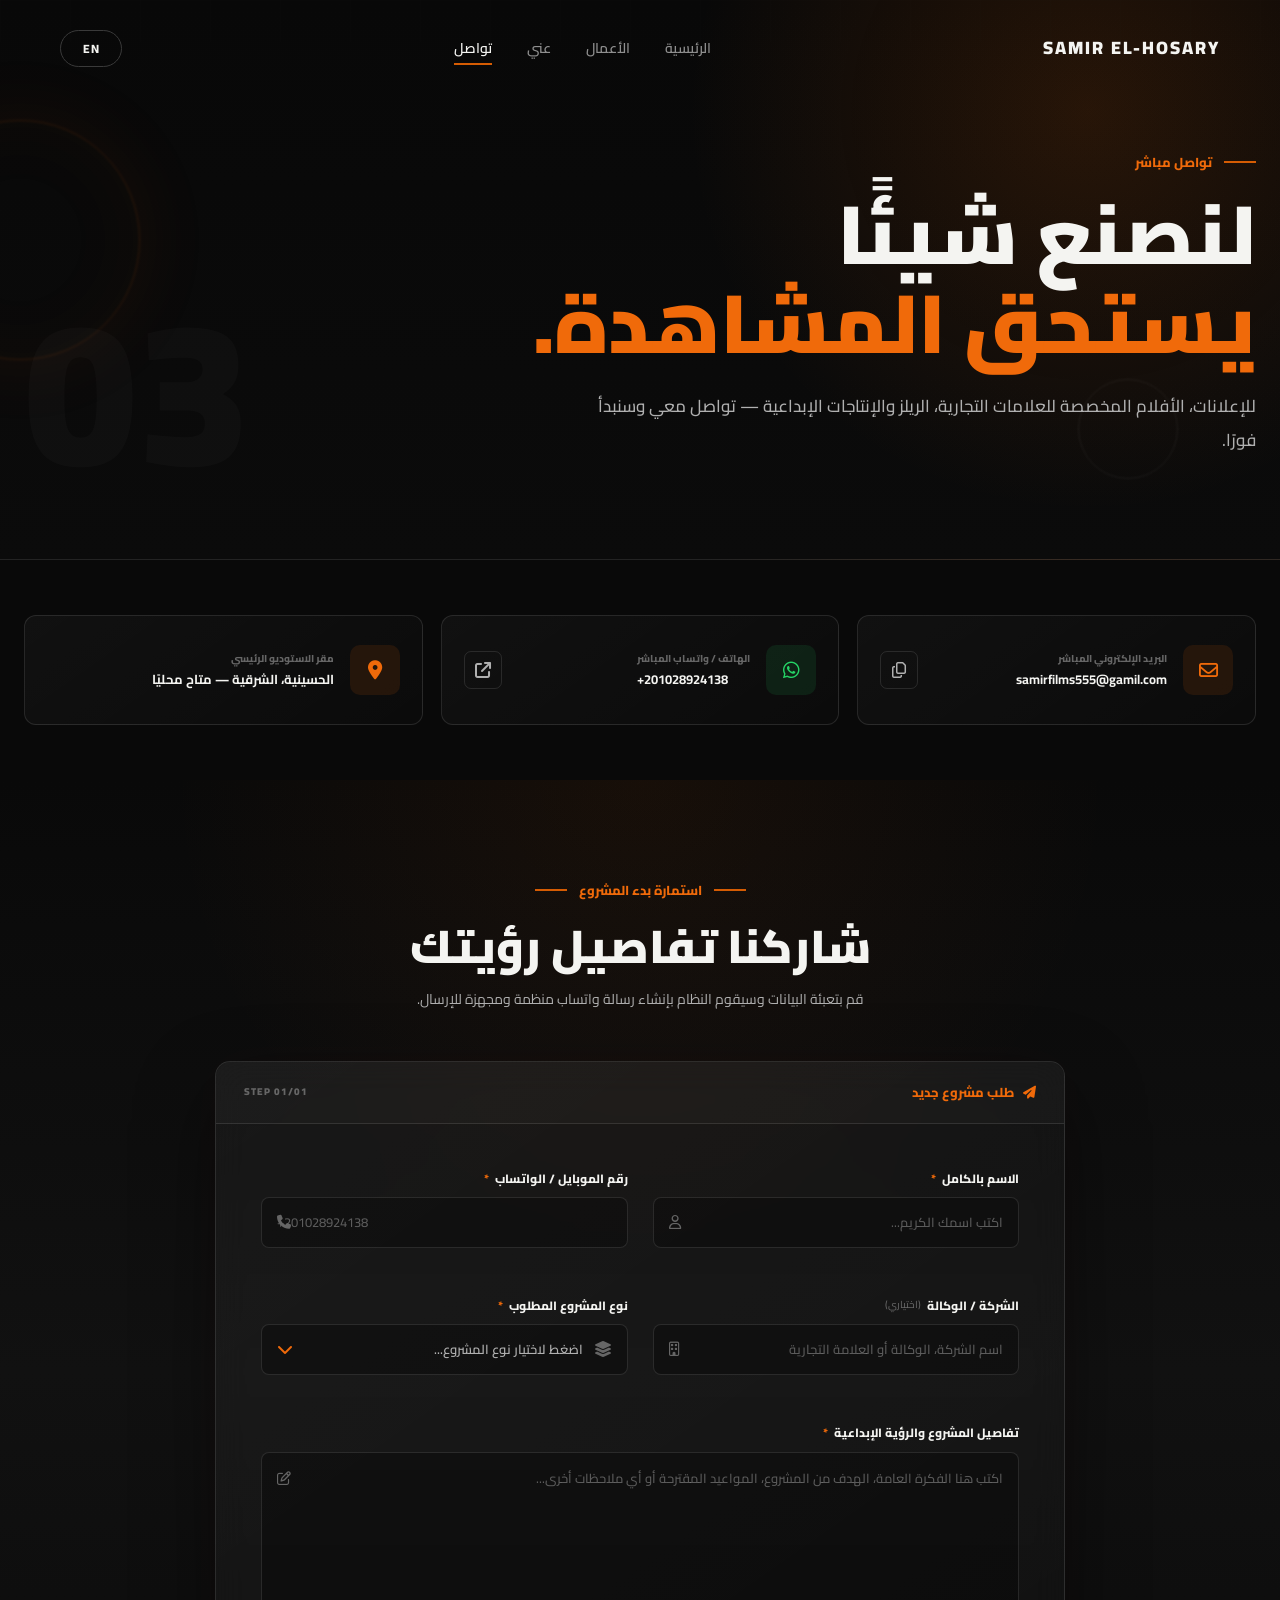
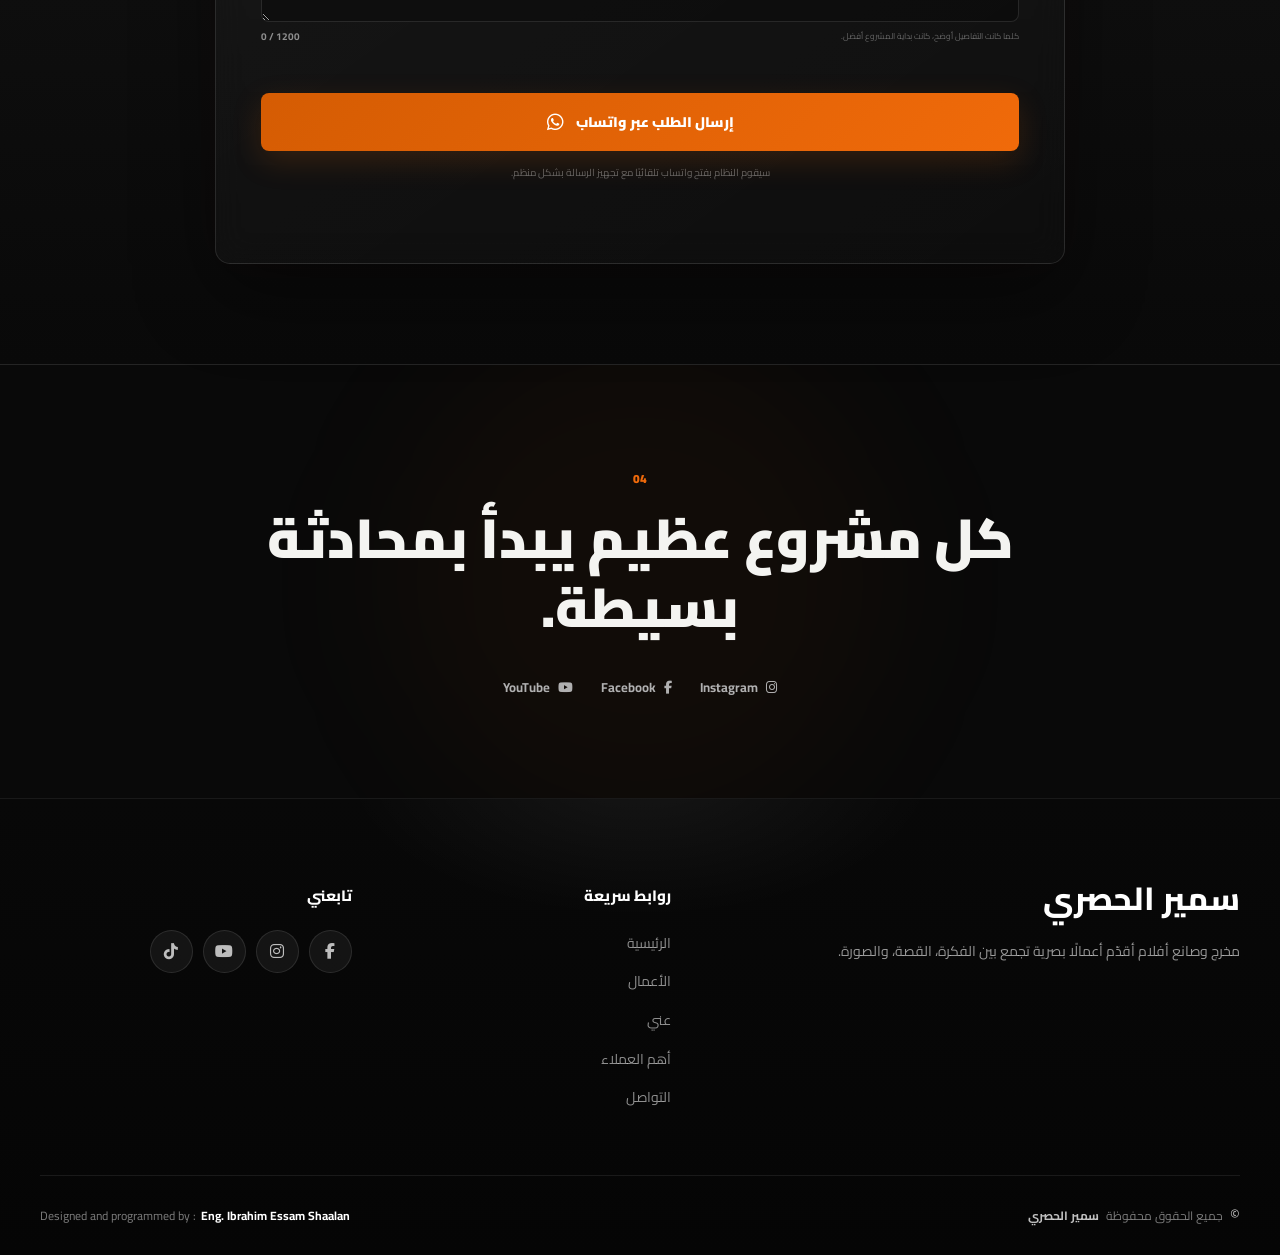
==== commit 3b23903d: "Update contact email address in contact.html" ====
--- a/contact.html
+++ b/contact.html
@@ -156,9 +156,9 @@
                         <div class="card-icon" aria-hidden="true"><i class="fa-regular fa-envelope"></i></div>
                         <div class="card-details">
                             <small data-ar="البريد الإلكتروني المباشر" data-en="DIRECT EMAIL">البريد الإلكتروني المباشر</small>
-                            <strong dir="ltr">contact@samirelhosary.com</strong>
-                        </div>
-                        <button type="button" class="copy-btn" data-copy="contact@samirelhosary.com"
+                            <strong dir="ltr">samirfilms555@gamil.com</strong>
+                        </div>
+                        <button type="button" class="copy-btn" data-copy="samirfilms555@gamil.com"
                                 data-aria-label-ar="نسخ البريد الإلكتروني" data-aria-label-en="Copy email address" aria-label="نسخ البريد الإلكتروني"
                                 data-title-ar="نسخ البريد" data-title-en="Copy email" title="نسخ البريد">
                             <i class="fa-regular fa-copy" aria-hidden="true"></i>
